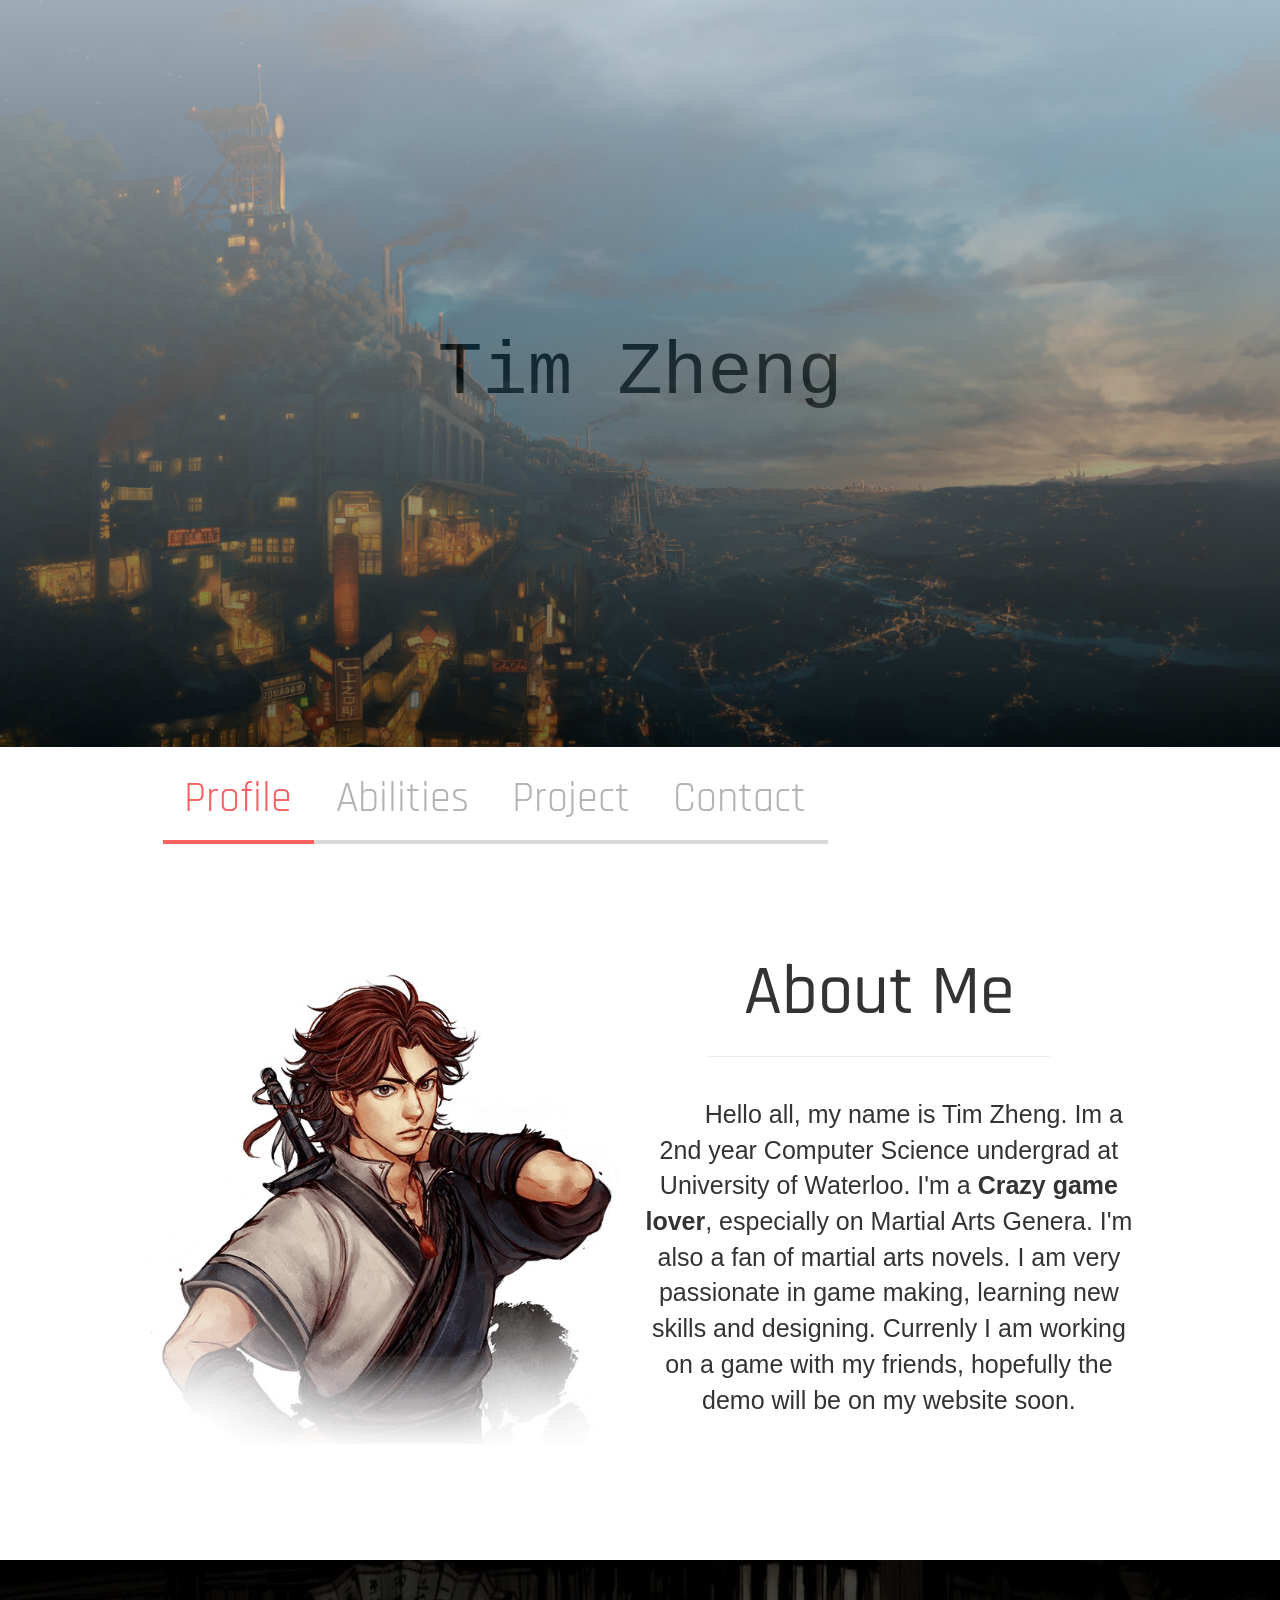
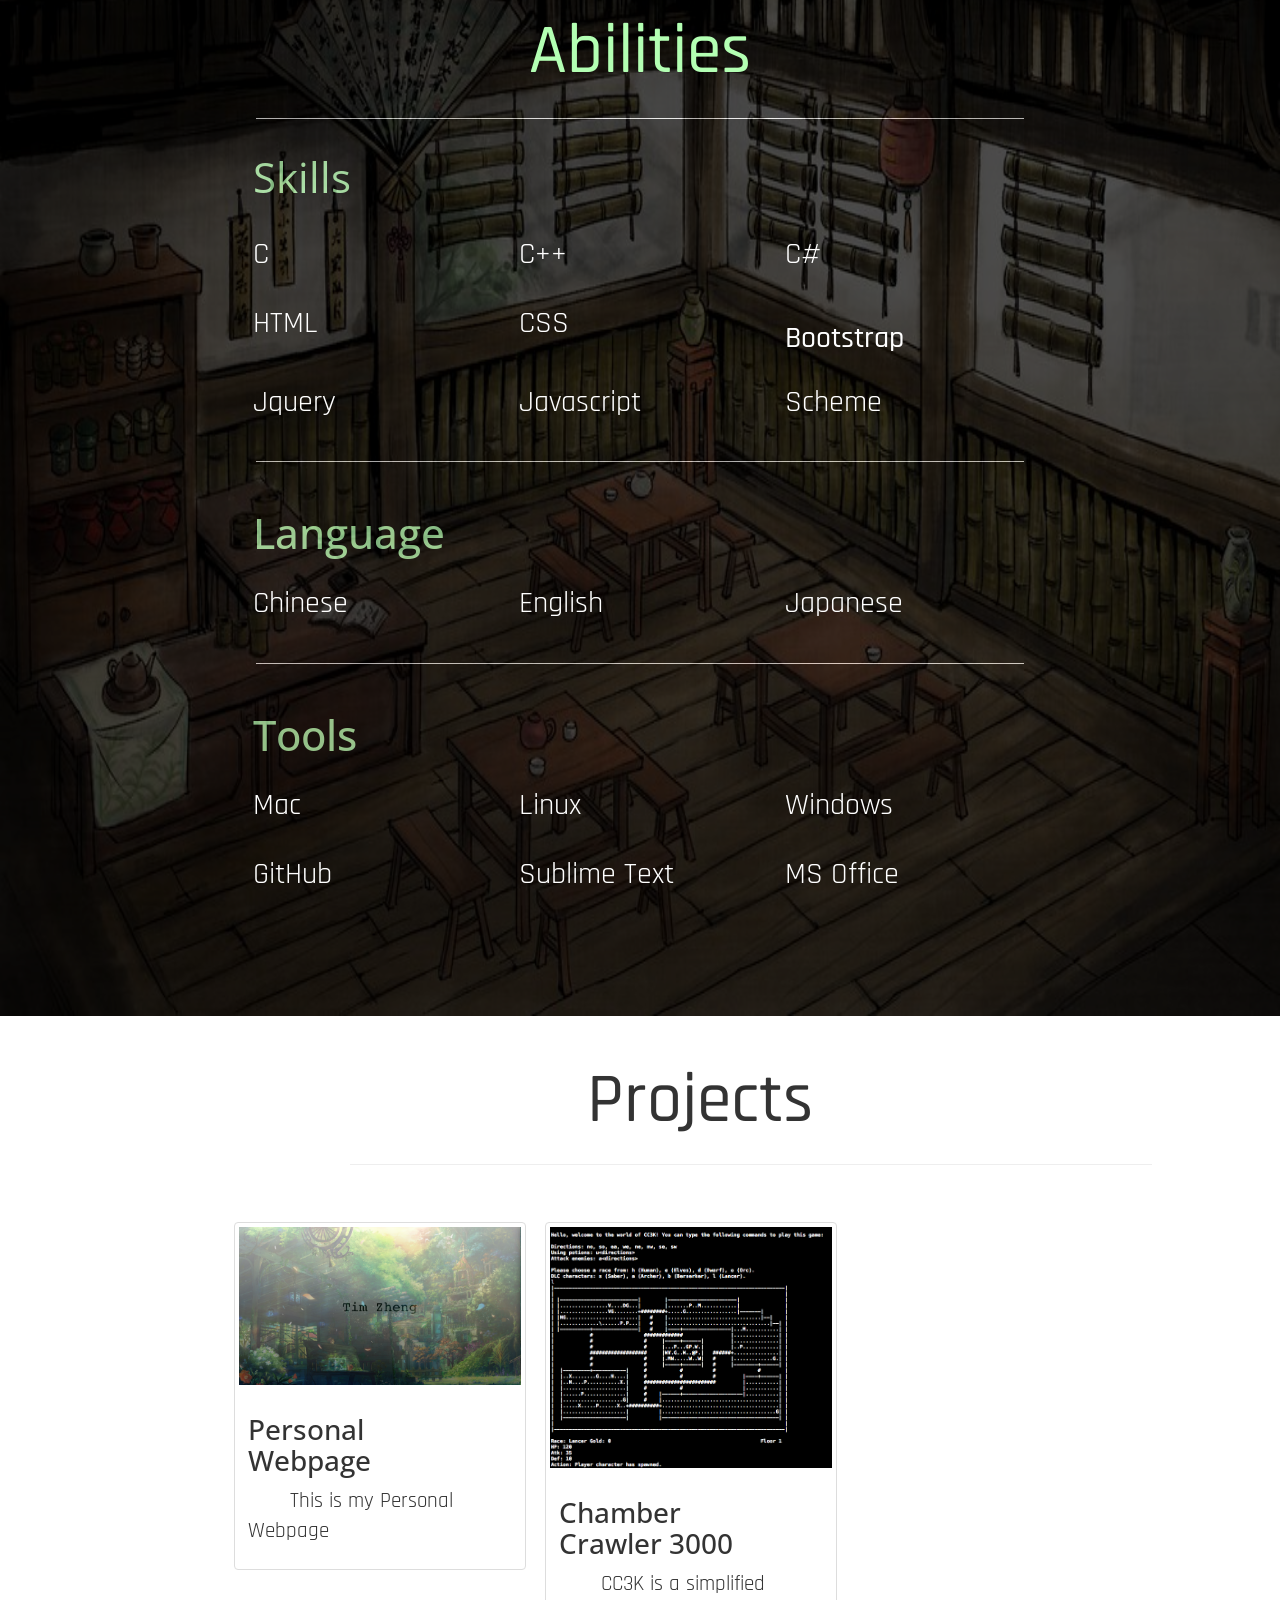
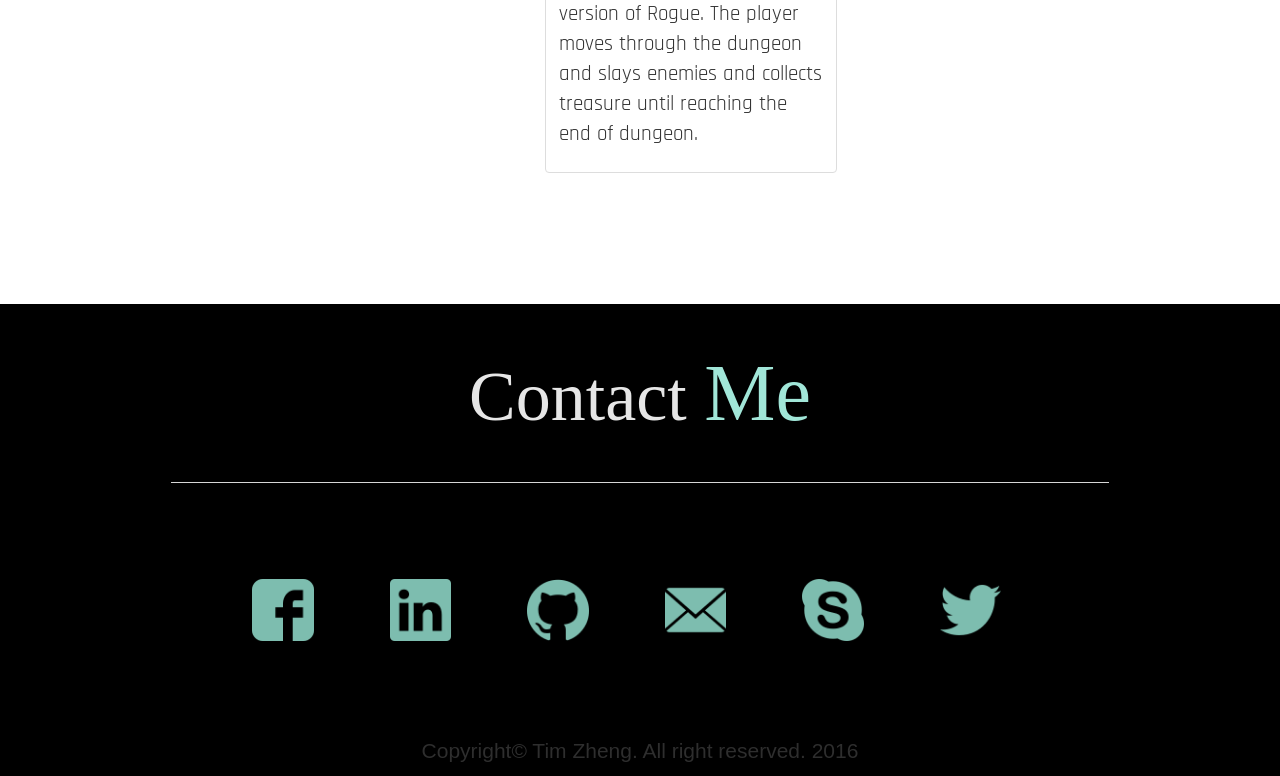
==== index.html @ d8dd88b2 "Initial commit" ====
<!DOCTYPE html>
<html lang="en">
  <head>
    <meta charset="utf-8">
    <meta http-equiv="X-UA-Compatible" content="IE=edge">
    <meta name="viewport" content="width=device-width, initial-scale=1">
    <!-- The above 3 meta tags *must* come first in the head; any other head content must come *after* these tags -->
    <meta name="description" content="">
    <meta name="author" content="">
    <link rel="icon" href="">

    <title>Tim Zheng</title>

    <!-- Bootstrap core CSS -->
    <link href="css/bootstrap.css" rel="stylesheet">

    <!-- Custom styles for this template -->
    <link href="css/style.css" rel="stylesheet">
    <link href="https://fonts.googleapis.com/css?family=Open+Sans:300,400,600,700,800" rel="stylesheet">
    <link href="https://fonts.googleapis.com/css?family=Rajdhani:300,400,500,600,700" rel="stylesheet">
    <script src="https://ajax.googleapis.com/ajax/libs/jquery/1.12.4/jquery.min.js"></script>

    <!-- HTML5 shim and Respond.js for IE8 support of HTML5 elements and media queries -->
    <!--[if lt IE 9]>
      <script src="https://oss.maxcdn.com/html5shiv/3.7.3/html5shiv.min.js"></script>
      <script src="https://oss.maxcdn.com/respond/1.4.2/respond.min.js"></script>
    <![endif]-->
  </head>

  <body>
    <div class="intro">
      <div class ="row">
        <h class="intro-text"> Tim Zheng </h>
      </div>
    </div>

    <nav>
      <div id="vertical" class="navbar nav navbar-fixed-top no-display">
          <ul>
            <li id="1" class="active-bt"><a id="first" class="active" href="#nav">Profile</a></li>
            <li id="2"><a id="second" href="#skills">Abilities</a></li>
            <li id="3"><a id="third" href="#proj">Project</a></li>
            <li id="4"><a id="fourth" href="#contact">Contact</a></li>
          </ul>
      </div>
   </nav>

    <div class="center">
      <nav id="nav">
        <div class="nav">
            <ul>
              <li id="1" class="active-bt"><a id="first" class="active" href="#about">Profile</a></li>
              <li id="2"><a id="second" href="#skills">Abilities</a></li>
              <li id="3"><a id="third" href="#proj">Project</a></li>
              <li id="4"><a id="third" href="#contact">Contact</a></li>
            </ul>
        </div>
      </nav>
      <div id="about" class="row newbox">
        <div class="col-md-4 col-sm-5 cont-photo">
          <img class="self-pic" src="img/2师兄.jpg" alt="selfie">
        </div>
        <div class="col-md-8 col-sm-7 text-layout">
          <h1 class="header-text">About Me</h1>
          <hr>
          <p class="content-text"> Hello all, my name is Tim Zheng. Im a 2nd
            year Computer Science undergrad at University of Waterloo. I'm a
            <strong>Crazy game lover</strong>, especially on Martial Arts Genera. I'm also
            a fan of martial arts novels. I am very passionate in game making, learning new skills and designing.
            Currenly I am working on a game with my friends, hopefully the demo will
            be on my website soon.</p>
        </div>
      </div>

      <div id="skills" class="newbox">
        <img src="img/teashop.jpg"></img>
        <h1 class="header-text"> Abilities </h1>
        <hr>
        <div class="row squish">
          <p class="k-title-text"> Skills </p>
          <div class="col-sm-4 col-xs-4 icon">
            <p class="skill-text"> C </p>
          </div>
          <div class="col-sm-4 col-xs-4 icon">
            <p class="skill-text"> C++ </p>
          </div>
          <div class="col-sm-4 col-xs-4 icon">
            <p class="skill-text"> C# </p>
          </div>
        </div>

        <div class="row">
          <div class="col-sm-4 col-xs-4 icon">
            <p class="skill-text"> HTML </p>
          </div>
          <div class="col-sm-4 col-xs-4 icon">
            <p class="skill-text"> CSS </p>
          </div>
          <div class="col-sm-4 col-xs-4 icon">
            <h1 class="skill-text"> Bootstrap </h1>
          </div>
        </div>

        <div class="row">
          <div class="col-sm-4 col-xs-4 icon">
            <p class="skill-text"> Jquery </p>
          </div>
          <div class="col-sm-4 col-xs-4 icon">
            <p class="skill-text"> Javascript </p>
          </div>
          <div class="col-sm-4 col-xs-4 icon">
            <p class="skill-text"> Scheme </p>
          </div>
        </div>
        <hr>
        <div class="row">
          <h1 class="k-title-text"> Language </h1>
          <div class="col-sm-4 col-xs-4 icon">
            <p class="skill-text"> Chinese </p>
          </div>
          <div class="col-sm-4 col-xs-4 icon">
            <p class="skill-text"> English </p>
          </div>
          <div class="col-sm-4 col-xs-4 icon">
            <p class="skill-text"> Japanese </p>
          </div>
        </div>
        <hr>
        <div class="row">
          <h1 class="k-title-text"> Tools </h1>
          <div class="col-sm-4 col-xs-4 icon">
            <p class="skill-text"> Mac </p>
          </div>
          <div class="col-sm-4 col-xs-4 icon">
            <p class="skill-text"> Linux </p>
          </div>
          <div class="col-sm-4 col-xs-4 icon">
            <p class="skill-text"> Windows </p>
          </div>
          <div class="col-sm-4 col-xs-4 icon">
            <p class="skill-text"> GitHub </p>
          </div>
          <div class="col-sm-4 col-xs-4 icon">
            <p class="skill-text"> Sublime Text </p>
          </div>
          <div class="col-sm-4 col-xs-4 icon">
            <p class="skill-text"> MS Office </p>
          </div>
        </div>
      </div>

      <div id="proj" class="newbox">
        <h1 class="header-text"> Projects </h1>
        <hr>
        <div class="row proj-box">
          <div class="col-sm-6 col-md-4 proj-box">
            <div class="thumbnail">
              <img src="img/personal.png" alt="personal-web">
              <div class="caption">
                <h1 class="proj-name">Personal Webpage</h3>
                <p>This is my Personal Webpage</p>
              </div>
            </div>
          </div>
          <div class="col-sm-6 col-md-4 proj-box">
          <div class="thumbnail">
              <img src="img/CC3K.png" alt="CC3K">
              <div class="caption">
                <h1 class="proj-name">Chamber Crawler 3000</h3>
                <p>CC3K is a simplified version of Rogue. The player moves
                through the dungeon and slays enemies and collects treasure
                until reaching the end of dungeon.</p>
              </div>
            </div>
          </div>
        </div>
      </div>
    </div>

    <section id="contact">
      <div class="container-fluid bottom-ft">
        <h1 class="foot-h-text"> Contact <span> Me </span> </h1>
        <hr>
        <div class="row con-box">
          <div class="col-md-2 col-xs-2 icon-arr">
            <a target="_blank" href="https://www.facebook.com/di.zheng.7"><img class="img-icon" src="img/facebook.png"></a>
          </div>
          <div class="col-md-2 col-xs-2 icon-arr">
            <a target="_blank" href="https://www.linkedin.com/in/tim-zheng-39b8a0126?authType=NAME_SEARCH&authToken=6ARn&locale=en_US&srchid=5217597831473792120811&srchindex=1&srchtotal=154&trk=vsrp_people_res_name&trkInfo=VSRPsearchId%3A5217597831473792120811%2CVSRPtargetId%3A521759783%2CVSRPcmpt%3Aprimary%2CVSRPnm%3Atrue%2CauthType%3ANAME_SEARCH"><img class="img-icon" src="img/linkedin.png"></a>
          </div>
          <div class="col-md-2 col-xs-2 icon-arr">
            <a target="_blank" href="https://github.com/timzheng0804"><img class="img-icon" src="img/github.png"></a>
          </div>
          <div class="col-md-2 col-xs-2 icon-arr">
            <a target="_blank" href="mailto:timzheng0804@gmail.com"><img class="img-icon" src="img/email.png"></a>
          </div>
          <div class="col-md-2 col-xs-2 icon-arr">
            <a target="_blank" href="#"><img class="img-icon" src="img/skype.png"></a>
          </div>
          <div class="col-md-2 col-xs-2 icon-arr">
            <a target="_blank" href="#"><img class="img-icon" src="img/twitter.png"></a>
          </div>
        </div>
        <footer>
          <p>Copyright&copy; Tim Zheng. All right reserved. 2016</p>
        </footer>
      </div>
    </section>

    <!-- Bootstrap core JavaScript
    ================================================== -->
    <!-- Placed at the end of the document so the pages load faster -->
    <script src="https://ajax.googleapis.com/ajax/libs/jquery/1.12.4/jquery.min.js"></script>
    <script src="js/main.js"></script>
    <script>window.jQuery || document.write('<script src="../../assets/js/vendor/jquery.min.js"><\/script>')</script>
    <script src="../../dist/js/bootstrap.min.js"></script>
    <!-- IE10 viewport hack for Surface/desktop Windows 8 bug -->
    <script src="../../assets/js/ie10-viewport-bug-workaround.js"></script>
  </body>
</html>
---- css/style.css ----
body {
  background: url(../img/street.jpg) no-repeat center center fixed;
	background-color: black;
  -webkit-background-size: cover;
  -moz-background-size: cover;
  -o-background-size: cover;
  background-size: cover;
  margin: 0;
  padding: 0;
  height: 100%;
}

.intro {
  padding: 25%;
  text-align: center;
  background: linear-gradient(white, black);
  opacity: 0.6;
  overflow: none;
  height:100%;
  width:100%;
}

.intro-text {
  font-family: monospace, sans-serif;
  font-size: 75px;
  color: black;
}

.intro img {
  padding-top: 20%;
}

.center {
  margin: 0;
  background-color: white;
  opacity: 1;
  height:100%;
  width:100%;
  overflow: none;
  height:100%;
  width:100%;
}

.text-layout {
  padding: 0px;
}

.content-text {
  text-align: center;
  font-family: sans-serif, monospace;
  font-size: 25px;
  text-indent: 2em;
  margin-left: 20%;
  padding: 20px 10px 10px 30px;
}

.header-text {
  margin-left: 20%;
  text-align: center;
  font-family: "Rajdhani", Helvetica, sans-serif;
  font-size: 70px;
  padding-bottom: 5px;
}

.self-pic {
  margin-top: 20px;
  width: 500px;
  height: auto;
/*  box-shadow: 15px 15px 20px #262626; */
}

.cont-photo {
  margin: 0;
  padding: 1%;
}

.newbox {
  margin: 0;
  padding: 2% 10% 8% 10%;
}

.skill-text {
  text-align: left;
  color: white;
  font-family: "Rajdhani", Helvetica, sans-serif;
  font-size: 30px;
}

.icon {
  padding: 1% 1.5%;
}

.nav {
  padding: 0 0 5% 10%;
}
.nav ul {
  padding: 1% 3%;
  list-style-type: none;
}

.nav li {
  padding: 1% 2%;
  float: left;
  border-bottom: 4px solid #d9d9d9;
}

.nav li a {
  font-family: "Rajdhani", Helvetica, sans-serif;
  font-size: 3em;
  color: #b3b3b3;
}

.nav li.active-bt {
  border-bottom: 4px solid #F76363;
}

a:hover, a:visited, a:link, a:link:active, a:visited:active {
  text-decoration: none;
}

.nav li a.active {
  color: #F76363;
}

.no-display {
  display: none;
}

.bottom-ft {
  background: black;
  opacity: 0.9;
}

.foot-h-text {
  font-size: 70px;
  color: white;
  text-align: center;
  font-family: serif;
  padding: 2%;
}

.icon-arr {
  padding: 1% 3%;
}

#about hr {
  margin-left: 35%;
  width: 50%;
}

#contact hr {
  width: 75%;
}

.img-icon {
  width: 70%;
  height: auto;
}

.con-box {
    margin: 5% 15%;
    padding: 2%;
}

span {
  color: #b3fff0;
  font-size: 80px;
}

footer p {
  text-align: center;
  font-size: 1.5em;
}

#skills {
  padding-left: 20%;
  padding-right: 20%;
  background-color: black;
  position: relative;
  overflow: hidden;
}

#skills .header-text {
  margin-left: 0;
  padding: 1% 0;
  color: #b3ffb3;
  position: relative;
  z-index: 2;
}

#skills img {
  position: absolute;
  left: 0;
  top: 0;
  width: 100%;
  height: 100%;
  opacity: 0.3;
}

.k-title-text {
  padding: 1% 1.5%;
  font-family: 'Open Sans', sans-serif;
  font-size: 3em;
  color: #b3ffb3;
}

.proj-name {
  font-size: 2em;
  font-family: 'Open Sans', sans-serif;
}

#proj h1 {
  padding-right: 18%;
}

#proj p {
  font-size: 1.5em;
  font-family: "Rajdhani", Helvetica, sans-serif;
  text-indent: 2em;
}

#proj {
  margin-left: 8%;
}

#proj hr {
  margin-left: 13%;
}

.proj-box {
  padding: 2% 1% 0.5% 1%;
}

#vertical, #vertical li, #verti ul {
  padding: 0;
  margin: 0;
}

#vertical {
  margin-left: 1%;
  margin-top: 10%;
  margin-right: 89%;
}

#vertical li {
  float: none;
}

@media(max-width: 1200px) {

}

@media(max-width: 990px) and (min-width: 768px){
  .self-pic {
    margin-top: 80px;
    width: 450px;
  }
  .content-text {
    padding: 0;
  }
  #about {
    padding: 2% 5% 8% 5%;
  }
  #vertical li a {
    font-size: 2.5em;
  }
  #vertical {
    margin-right: 88%;
  }
}

@media(max-width: 768px){
  .self-pic {
    width: 500px;
  }
  .header-text, .content-text {
    margin-left: 0;
  }
  #about hr {
    margin-left: 0;
    width:100%;
  }
  .nav {
    padding: 0 2% 5% 2%;
  }
  .nav li a {
    font-size: 2.6em;
  }
  #vertical {
    display: none;
  }
}

@media(max-width: 550px) {
  .self-pic {
    width: 400px;
  }
  .header-text, .content-text {
    margin-left: 0;
    padding: 0;
  }
  #about hr {
    margin-left: 0;
    width:100%;
  }
  .nav {
    display: none;
  }
}
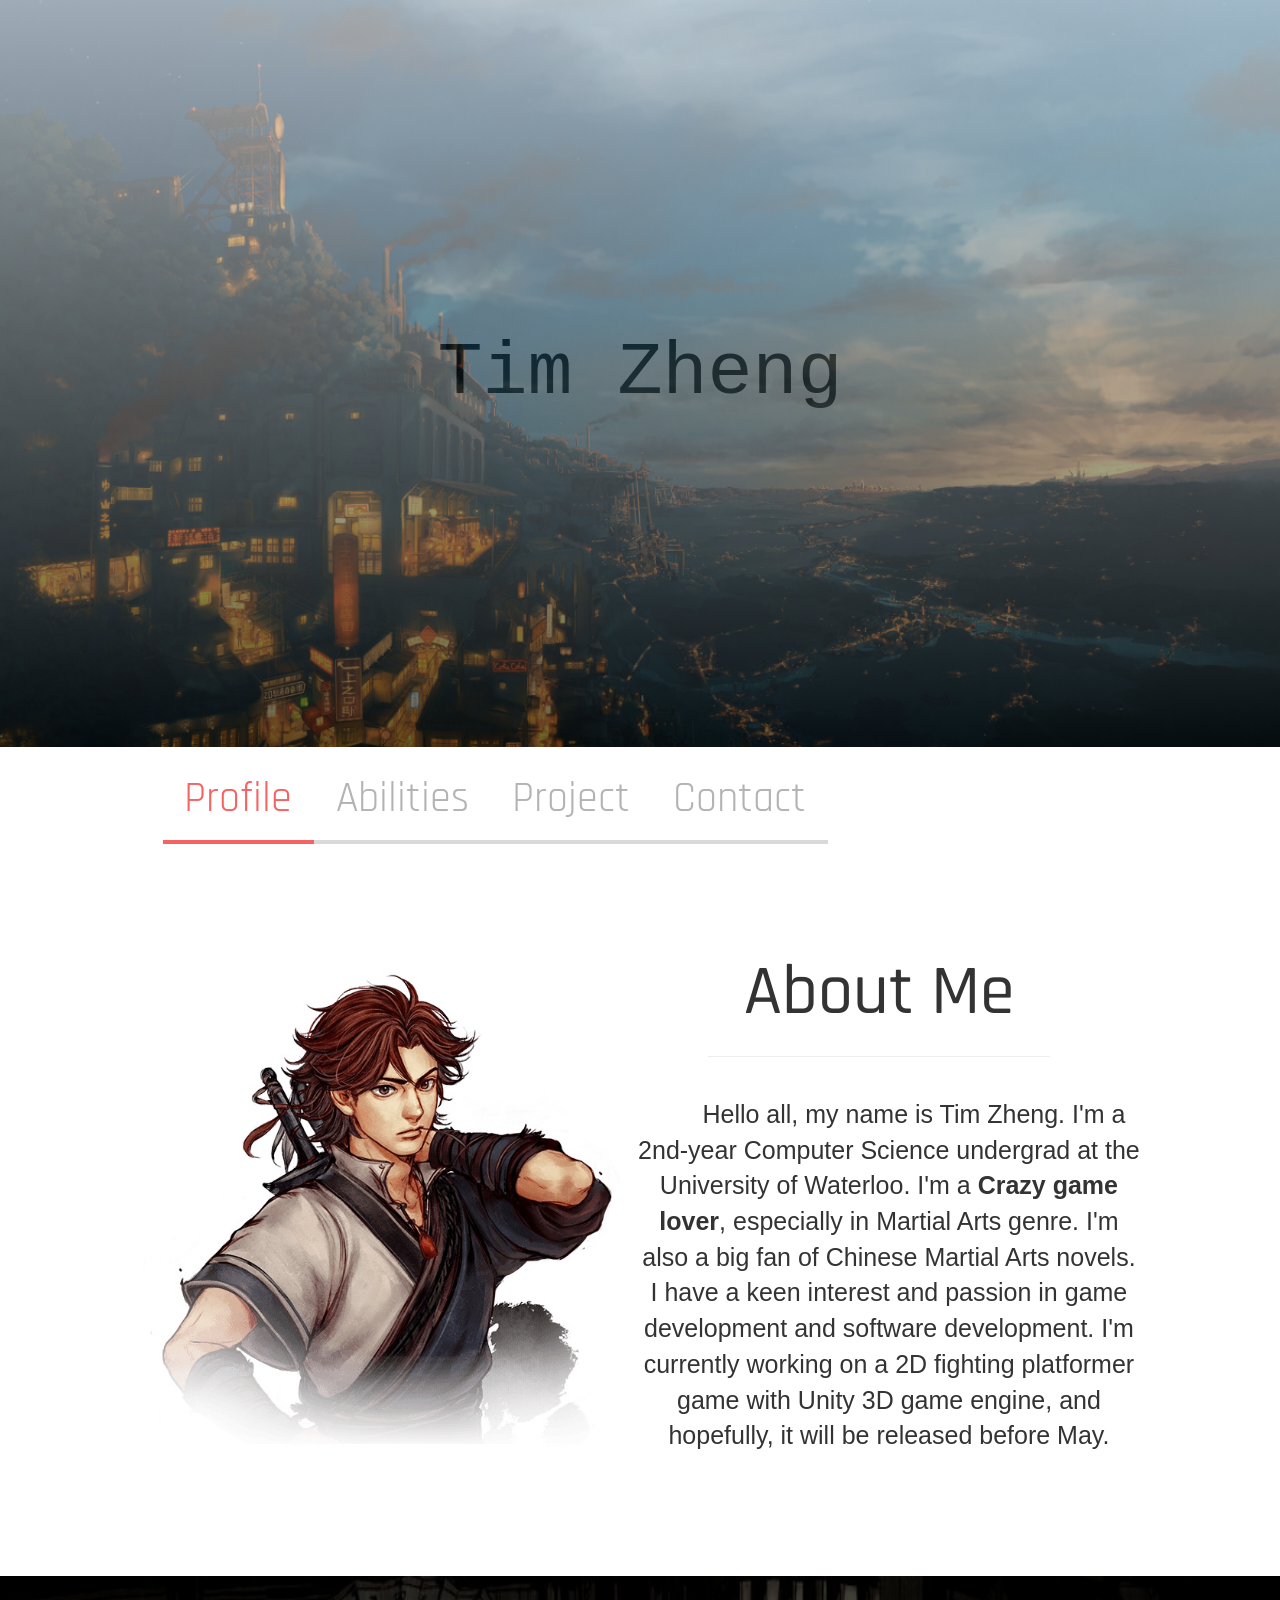
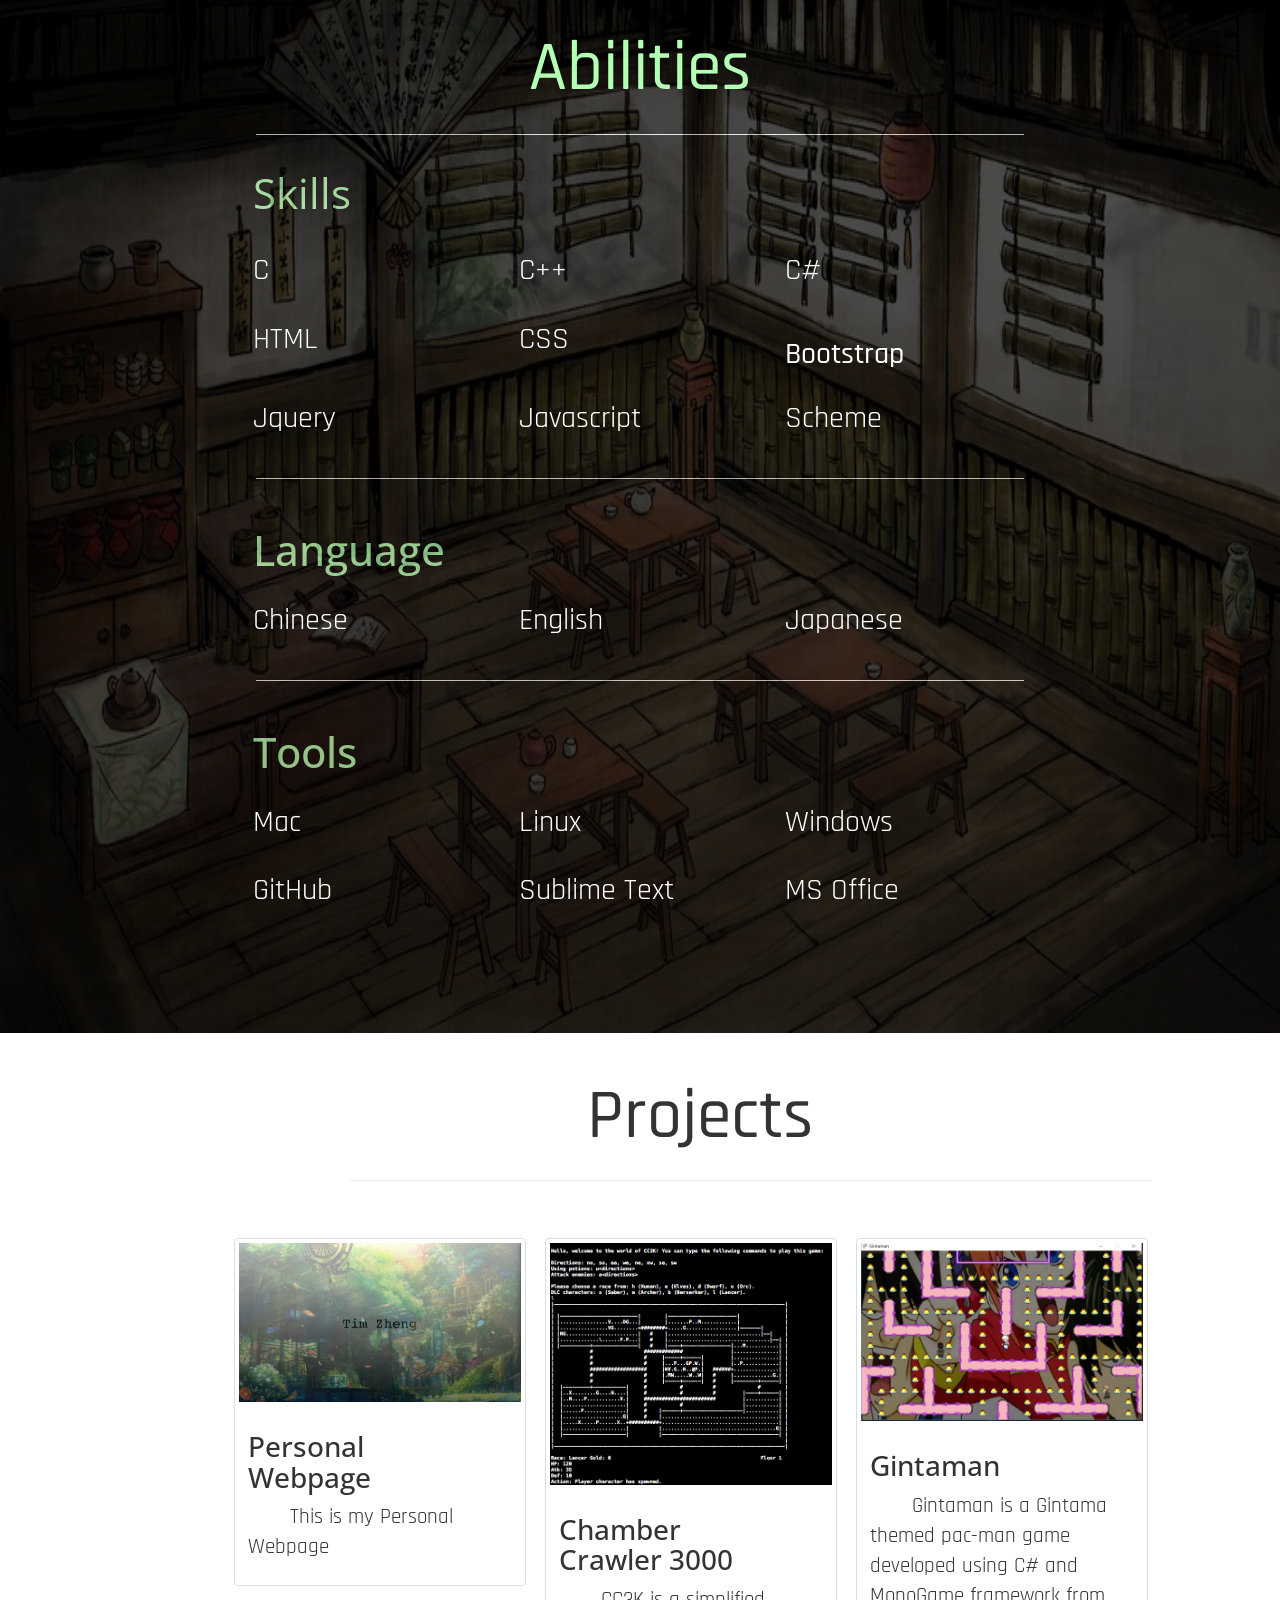
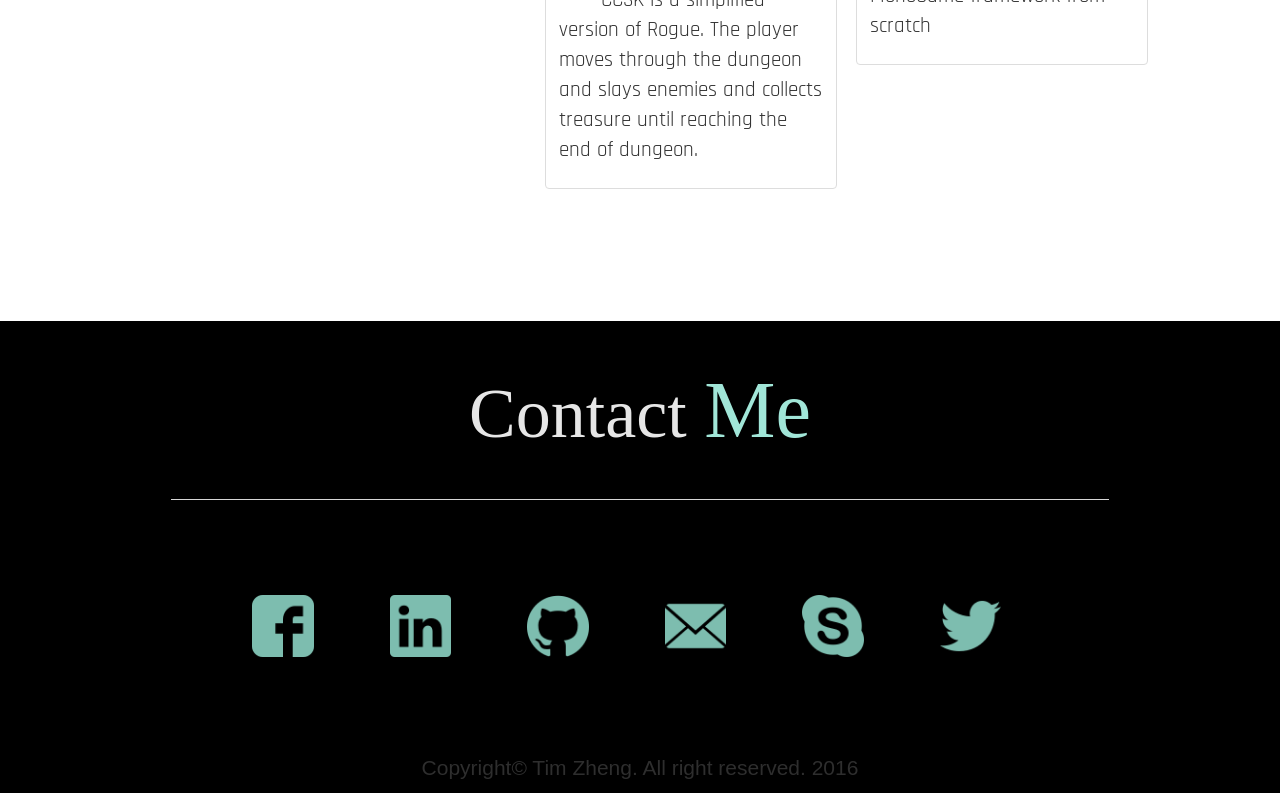
==== commit 7f16e781: "Update Status" ====
--- a/index.html
+++ b/index.html
@@ -63,12 +63,12 @@
         <div class="col-md-8 col-sm-7 text-layout">
           <h1 class="header-text">About Me</h1>
           <hr>
-          <p class="content-text"> Hello all, my name is Tim Zheng. Im a 2nd
-            year Computer Science undergrad at University of Waterloo. I'm a
-            <strong>Crazy game lover</strong>, especially on Martial Arts Genera. I'm also
-            a fan of martial arts novels. I am very passionate in game making, learning new skills and designing.
-            Currenly I am working on a game with my friends, hopefully the demo will
-            be on my website soon.</p>
+          <p class="content-text">
+            Hello all, my name is Tim Zheng. I'm a 2nd-year Computer Science undergrad at the University of Waterloo.
+            I'm a <strong>Crazy game lover</strong>, especially in Martial Arts genre. I'm also a big
+            fan of Chinese Martial Arts novels. I have a keen interest and passion in game development and software development.
+            I'm currently working on a 2D fighting platformer game with Unity 3D game engine, and hopefully, it will be released before May.
+          </p>
         </div>
       </div>
 
@@ -155,7 +155,7 @@
         <div class="row proj-box">
           <div class="col-sm-6 col-md-4 proj-box">
             <div class="thumbnail">
-              <img src="img/personal.png" alt="personal-web">
+              <a href="https://timzheng0804.github.io"><img src="img/personal.png" alt="personal-web"></a>
               <div class="caption">
                 <h1 class="proj-name">Personal Webpage</h3>
                 <p>This is my Personal Webpage</p>
@@ -163,13 +163,23 @@
             </div>
           </div>
           <div class="col-sm-6 col-md-4 proj-box">
-          <div class="thumbnail">
-              <img src="img/CC3K.png" alt="CC3K">
+            <div class="thumbnail">
+              <a href="https://github.com/timzheng0804/CC3K"><img src="img/CC3K.png" alt="CC3K"></a>
               <div class="caption">
                 <h1 class="proj-name">Chamber Crawler 3000</h3>
                 <p>CC3K is a simplified version of Rogue. The player moves
                 through the dungeon and slays enemies and collects treasure
                 until reaching the end of dungeon.</p>
+              </div>
+            </div>
+          </div>
+          <div class="col-sm-6 col-md-4 proj-box">
+            <div class="thumbnail">
+              <a href="https://github.com/timzheng0804/Gintaman"><img src="img/Gintaman.png" alt="Gintaman"></a>
+              <div class="caption">
+                <h1 class="proj-name">Gintaman</h3>
+                <p> Gintaman is a Gintama themed pac-man game developed using C# and MonoGame
+                framework from scratch</p>
               </div>
             </div>
           </div>
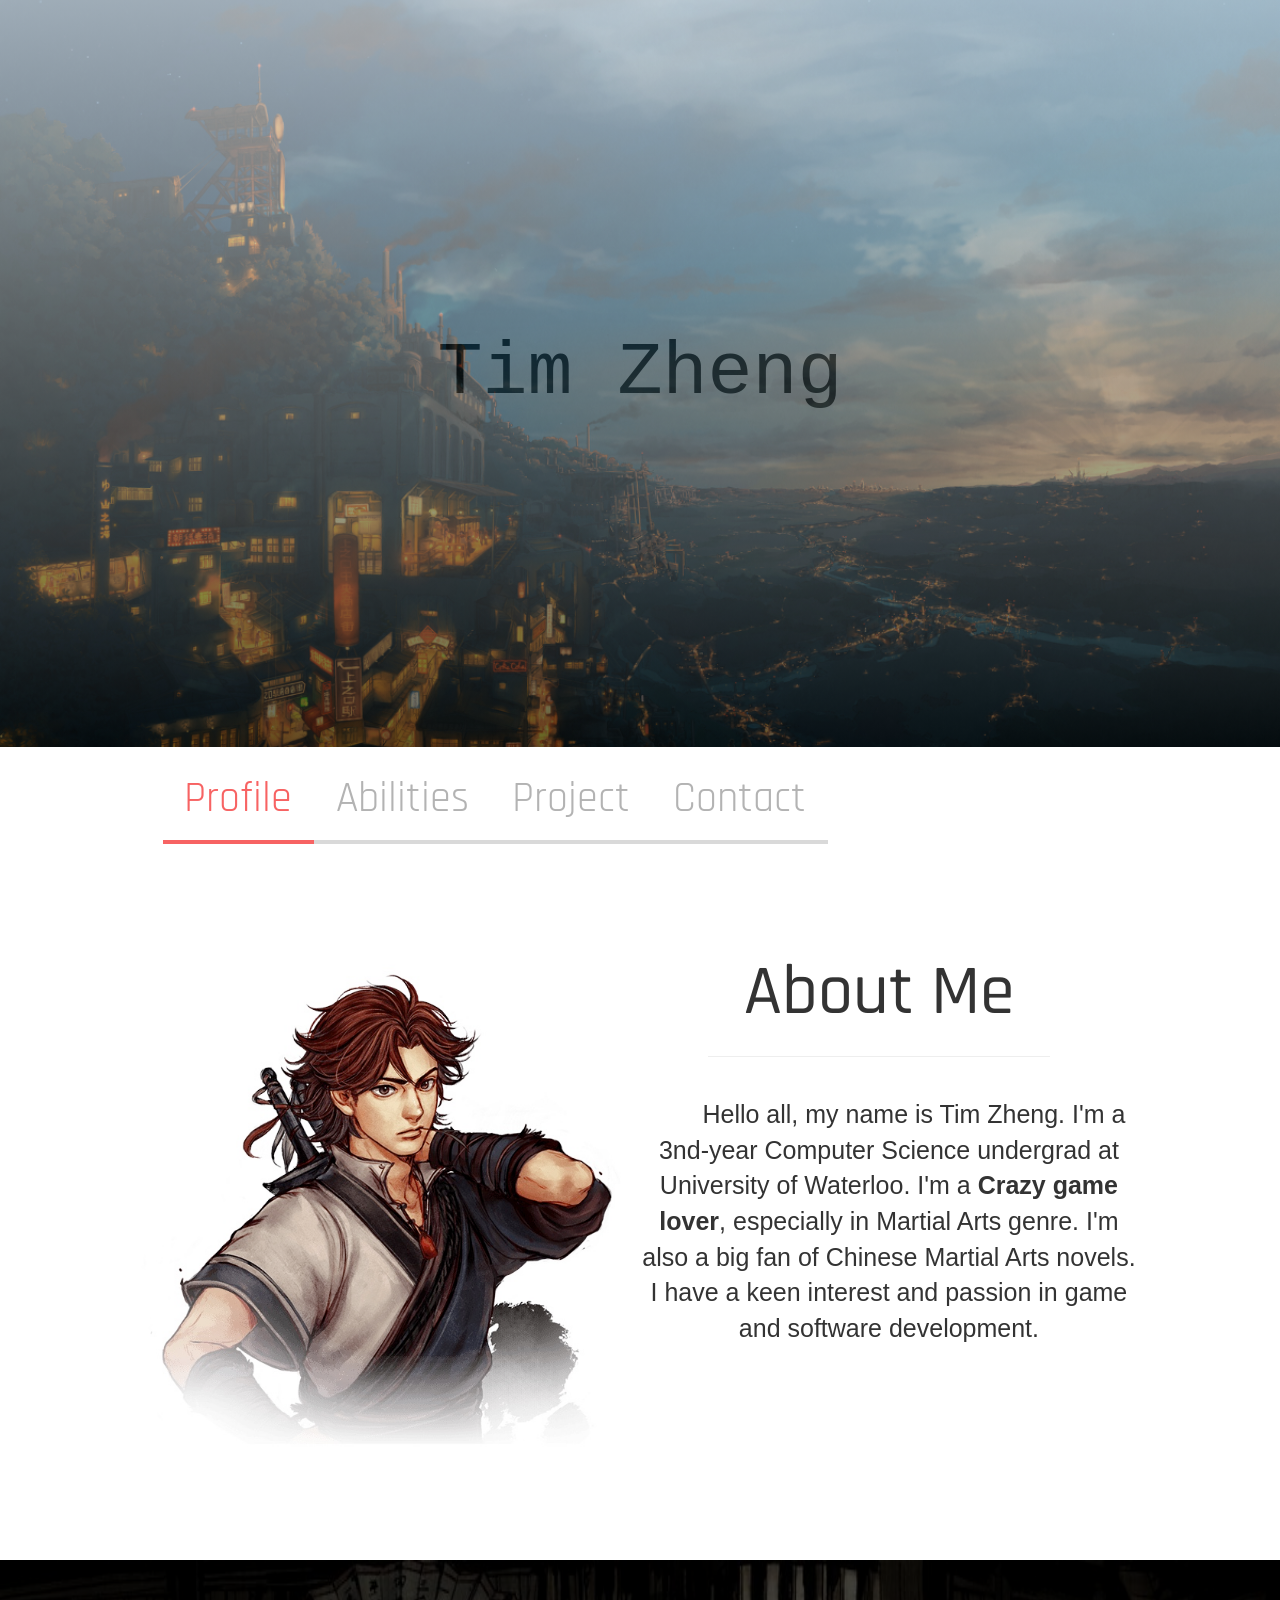
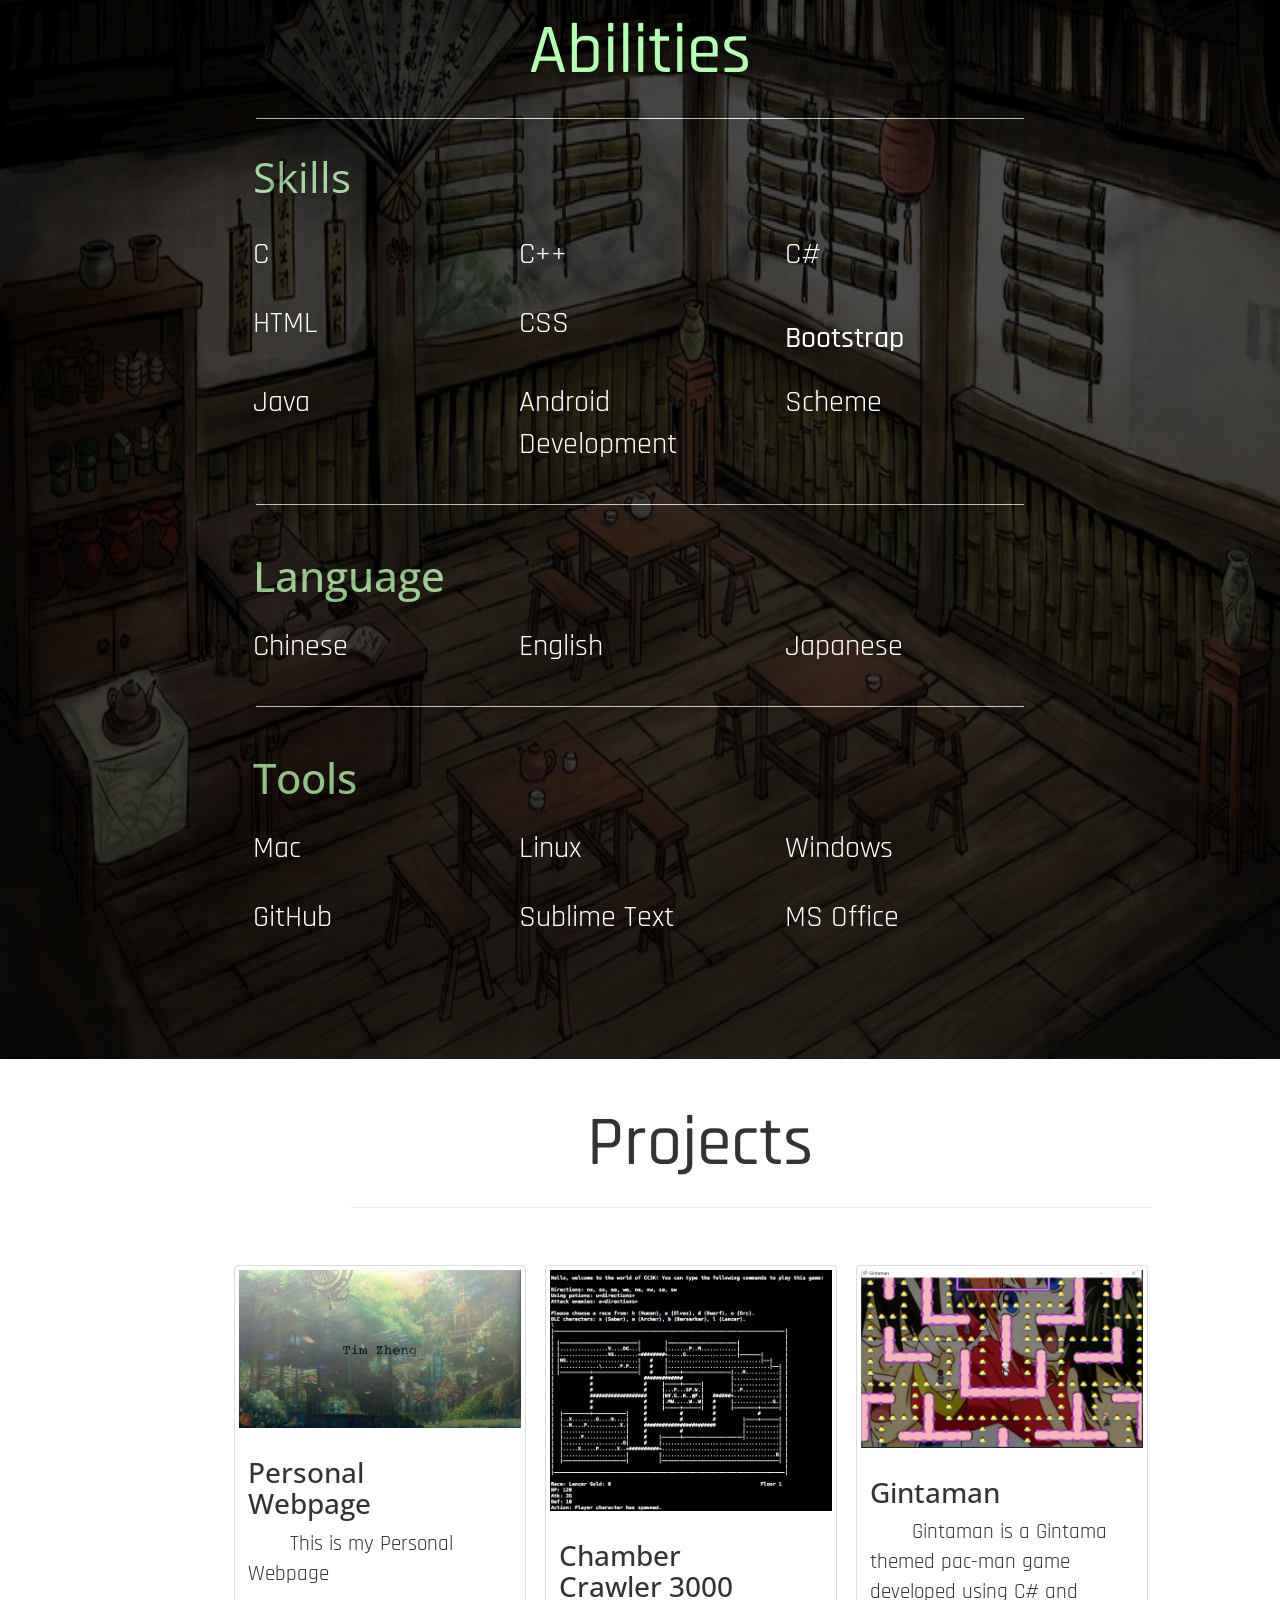
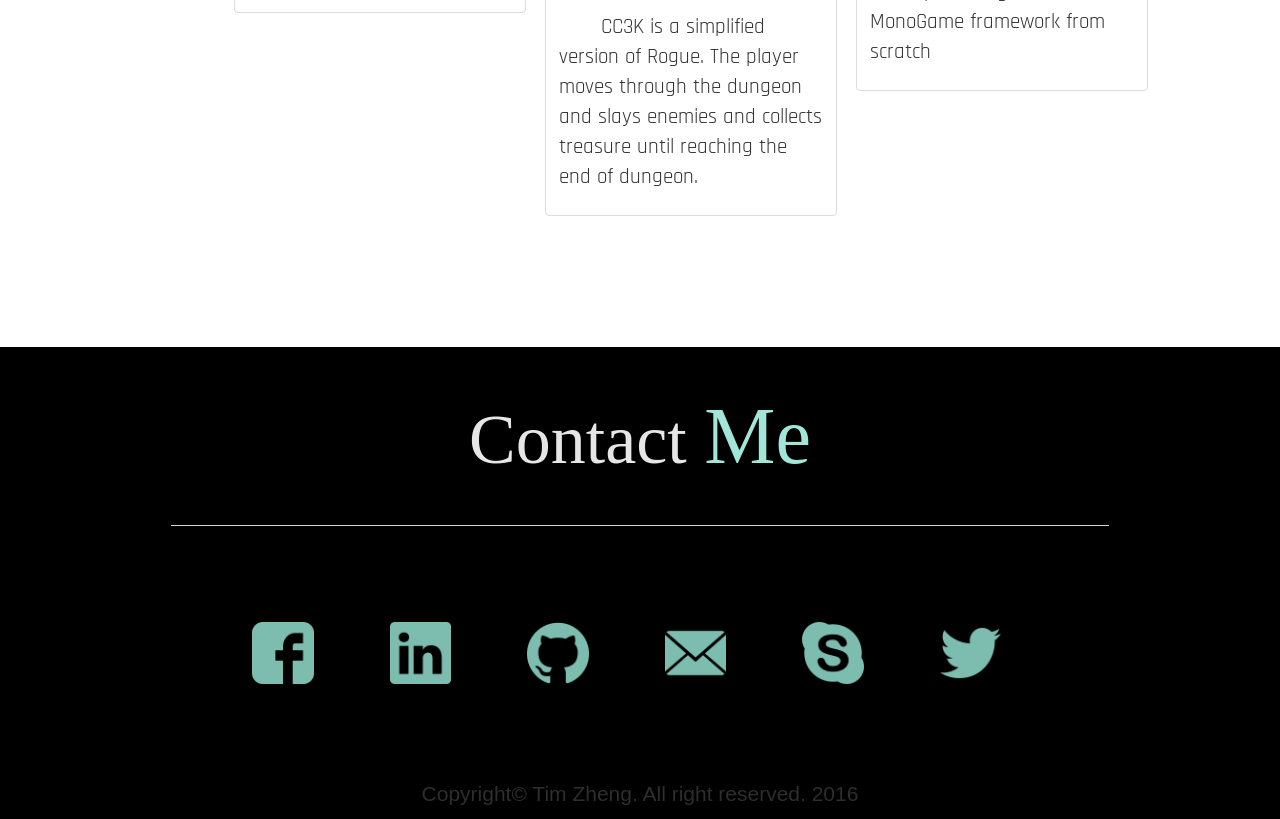
==== commit 6c594541: "update" ====
--- a/index.html
+++ b/index.html
@@ -64,10 +64,9 @@
           <h1 class="header-text">About Me</h1>
           <hr>
           <p class="content-text">
-            Hello all, my name is Tim Zheng. I'm a 2nd-year Computer Science undergrad at the University of Waterloo.
+            Hello all, my name is Tim Zheng. I'm a 3nd-year Computer Science undergrad at University of Waterloo.
             I'm a <strong>Crazy game lover</strong>, especially in Martial Arts genre. I'm also a big
-            fan of Chinese Martial Arts novels. I have a keen interest and passion in game development and software development.
-            I'm currently working on a 2D fighting platformer game with Unity 3D game engine, and hopefully, it will be released before May.
+            fan of Chinese Martial Arts novels. I have a keen interest and passion in game and software development.
           </p>
         </div>
       </div>
@@ -103,10 +102,10 @@
 
         <div class="row">
           <div class="col-sm-4 col-xs-4 icon">
-            <p class="skill-text"> Jquery </p>
-          </div>
-          <div class="col-sm-4 col-xs-4 icon">
-            <p class="skill-text"> Javascript </p>
+            <p class="skill-text"> Java </p>
+          </div>
+          <div class="col-sm-4 col-xs-4 icon">
+            <p class="skill-text"> Android Development </p>
           </div>
           <div class="col-sm-4 col-xs-4 icon">
             <p class="skill-text"> Scheme </p>
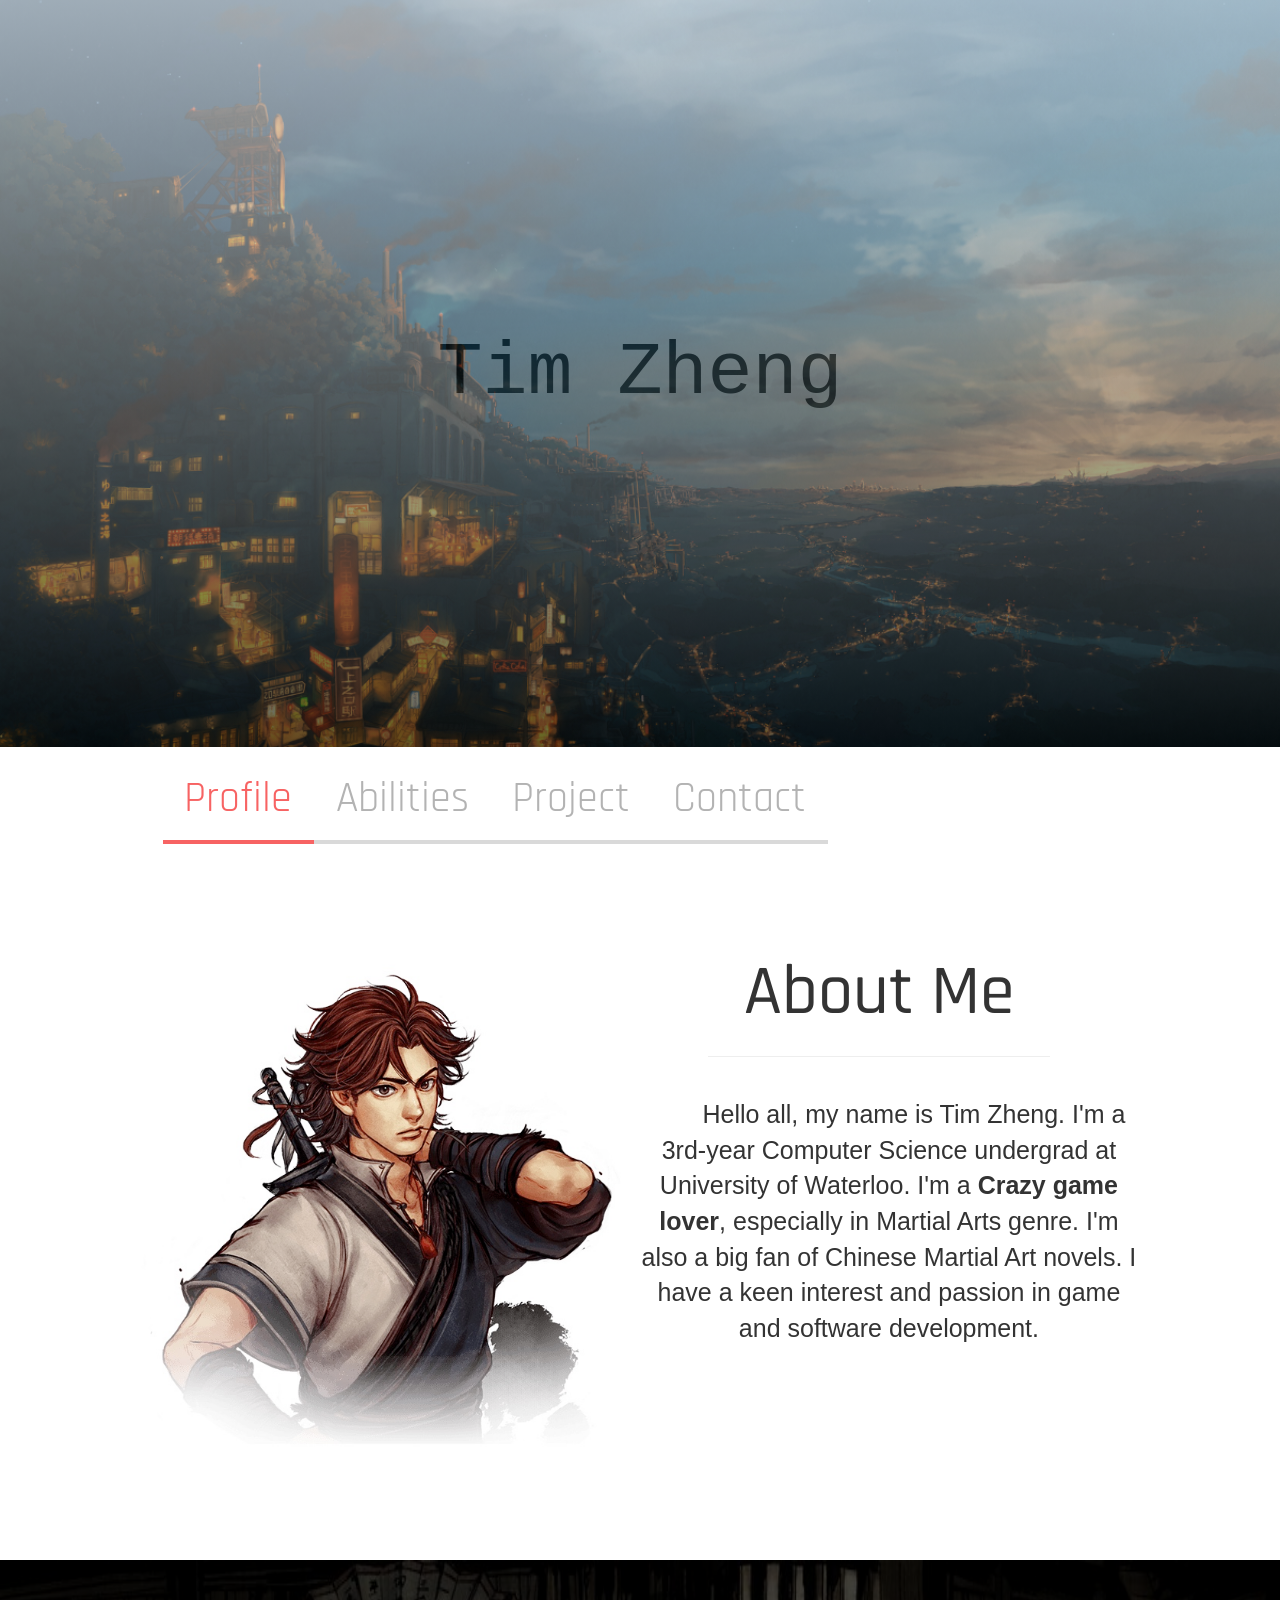
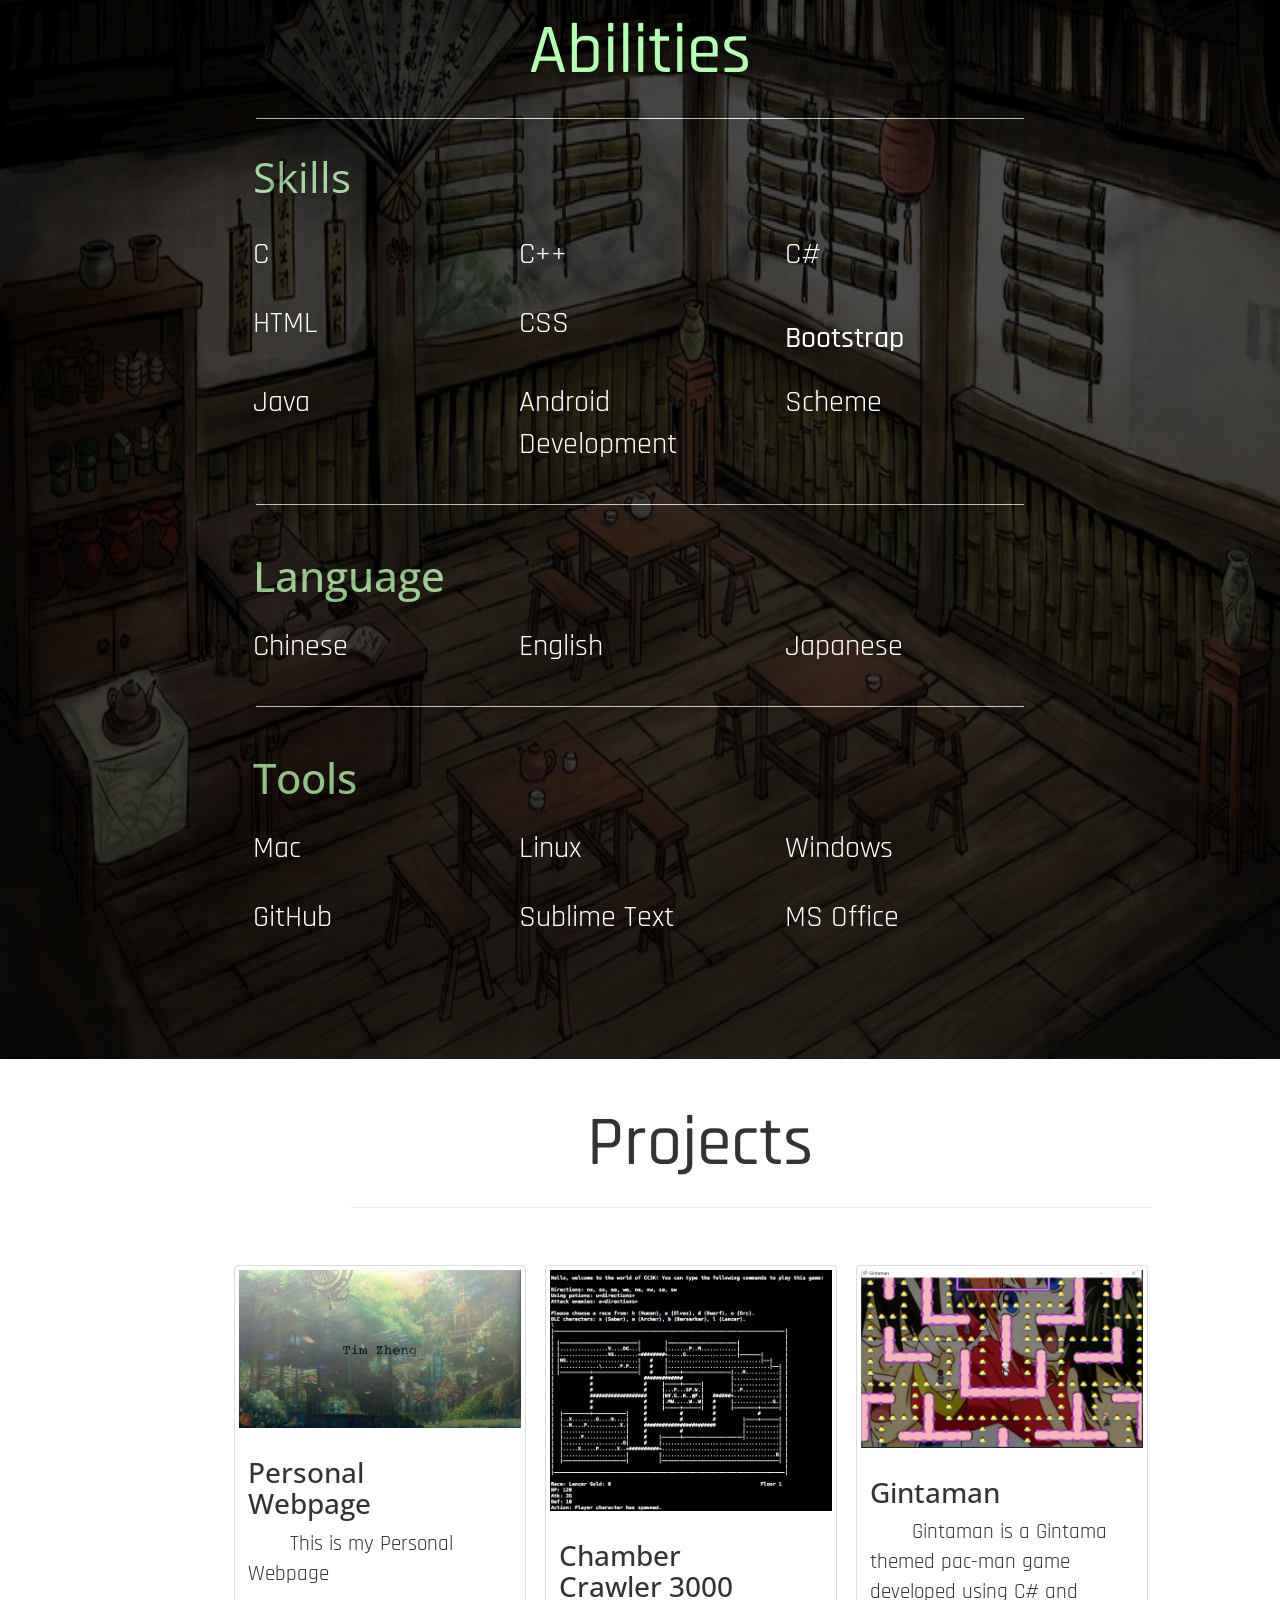
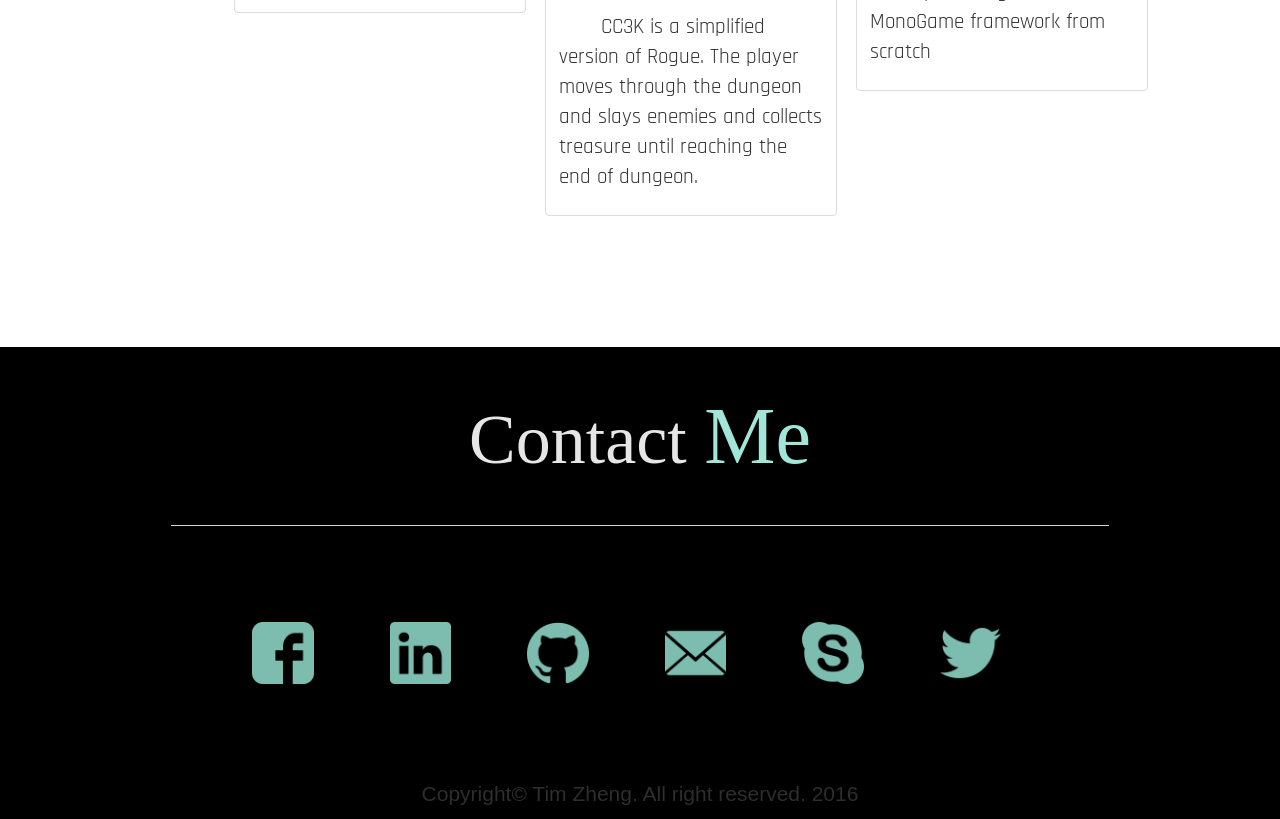
==== commit c8b3fb55: "Fix typo" ====
--- a/index.html
+++ b/index.html
@@ -64,9 +64,9 @@
           <h1 class="header-text">About Me</h1>
           <hr>
           <p class="content-text">
-            Hello all, my name is Tim Zheng. I'm a 3nd-year Computer Science undergrad at University of Waterloo.
+            Hello all, my name is Tim Zheng. I'm a 3rd-year Computer Science undergrad at University of Waterloo.
             I'm a <strong>Crazy game lover</strong>, especially in Martial Arts genre. I'm also a big
-            fan of Chinese Martial Arts novels. I have a keen interest and passion in game and software development.
+            fan of Chinese Martial Art novels. I have a keen interest and passion in game and software development.
           </p>
         </div>
       </div>
